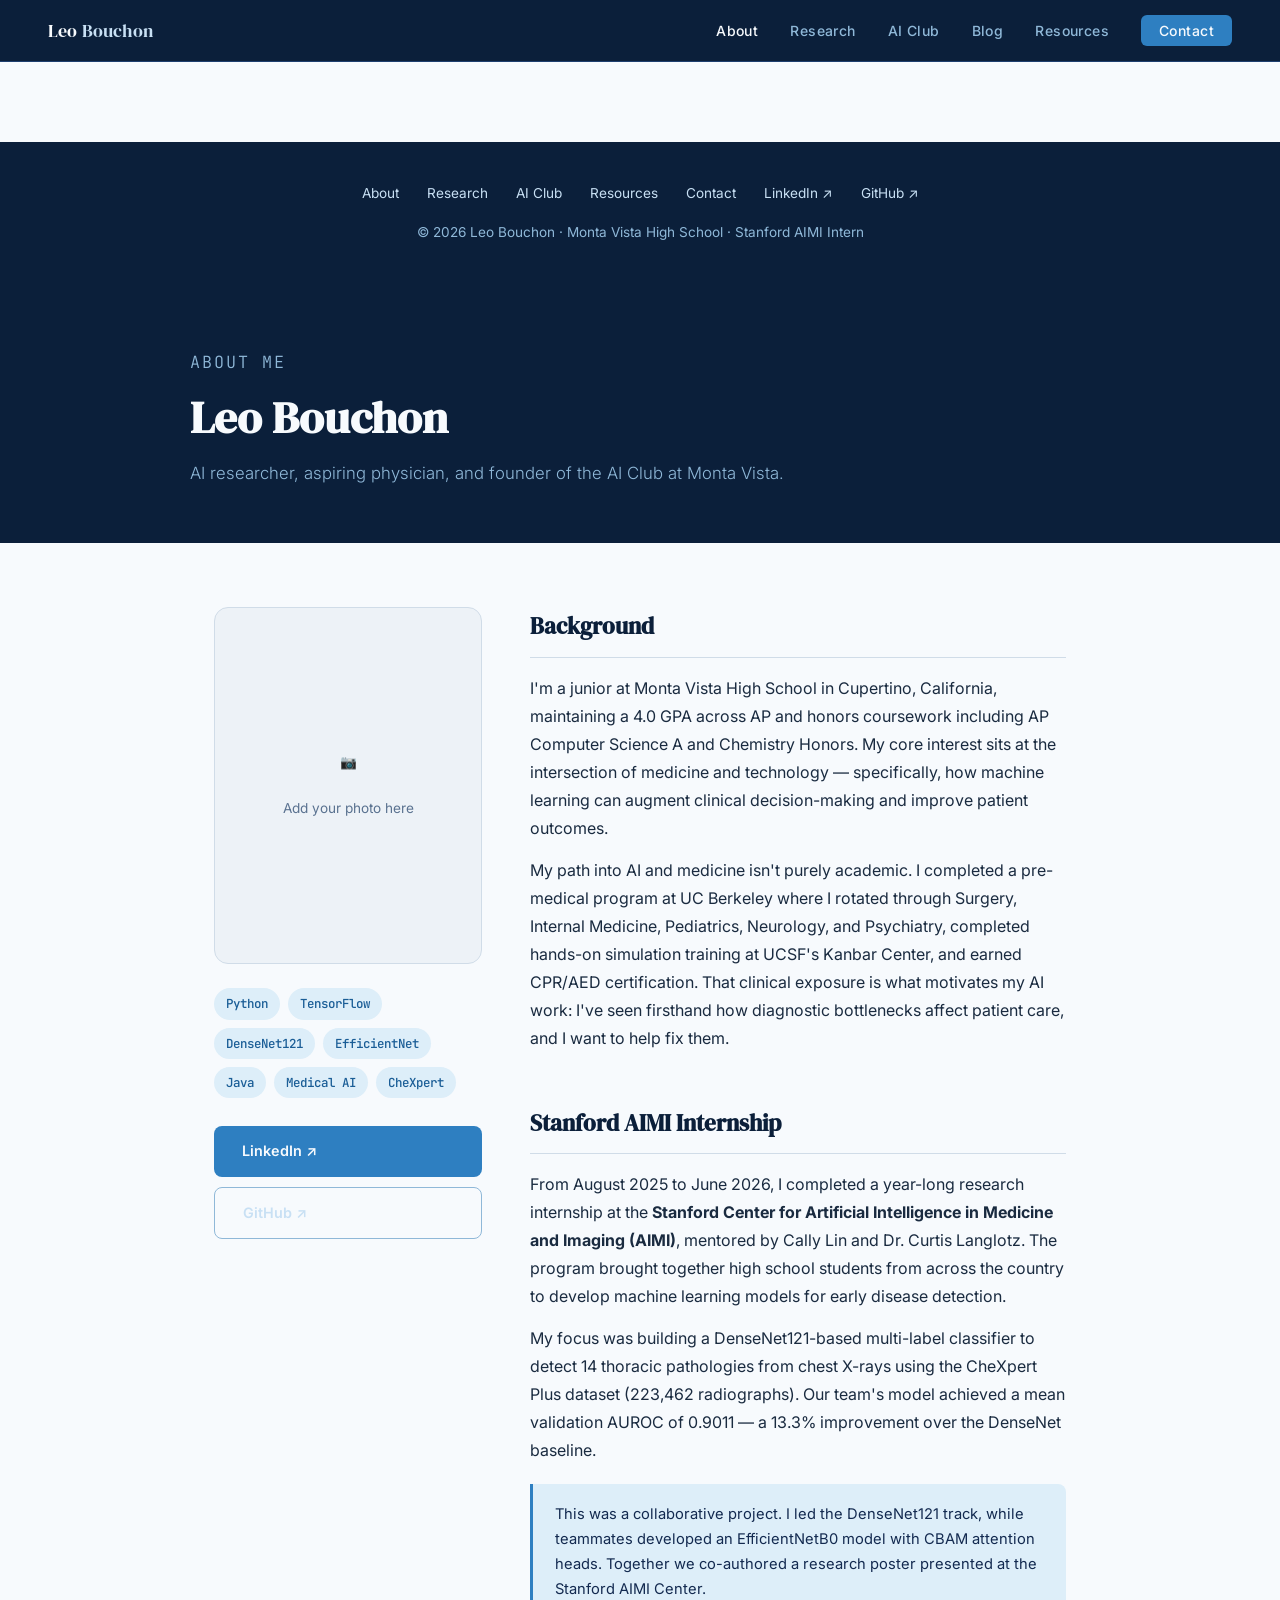
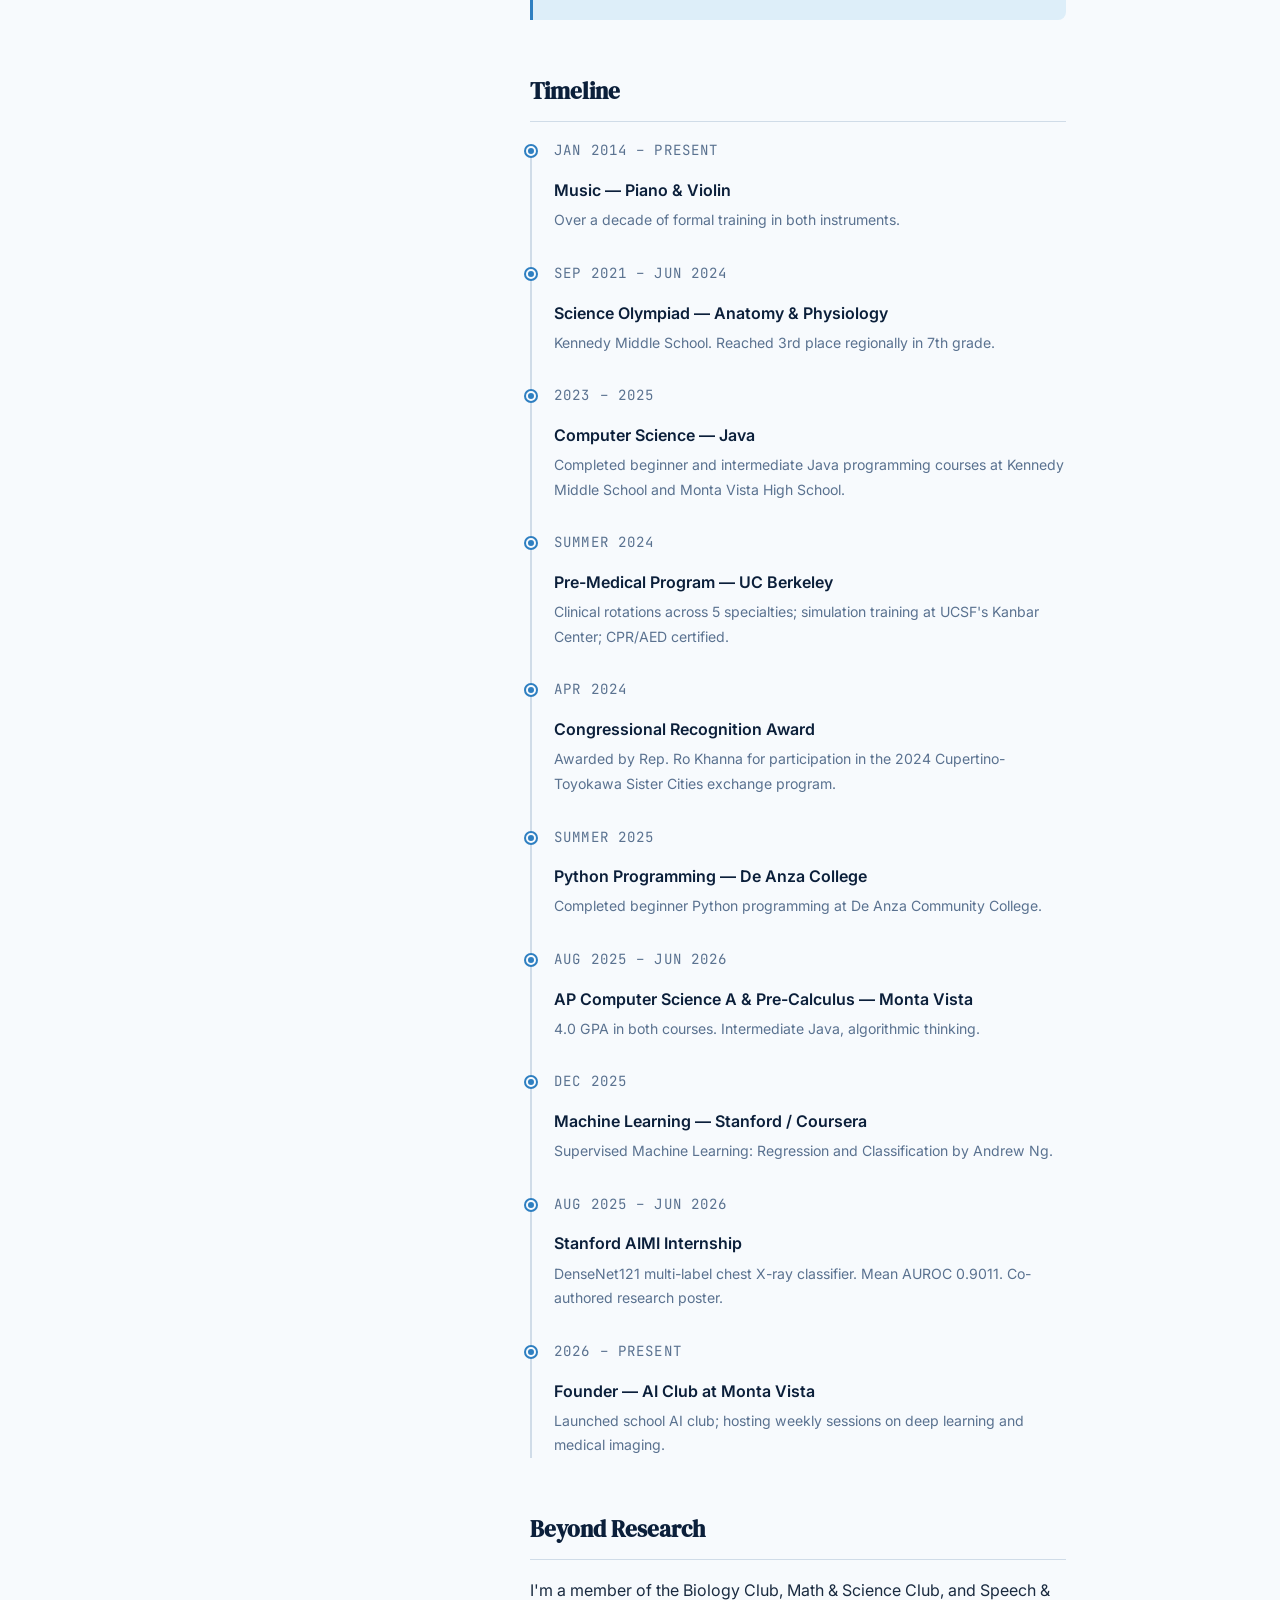
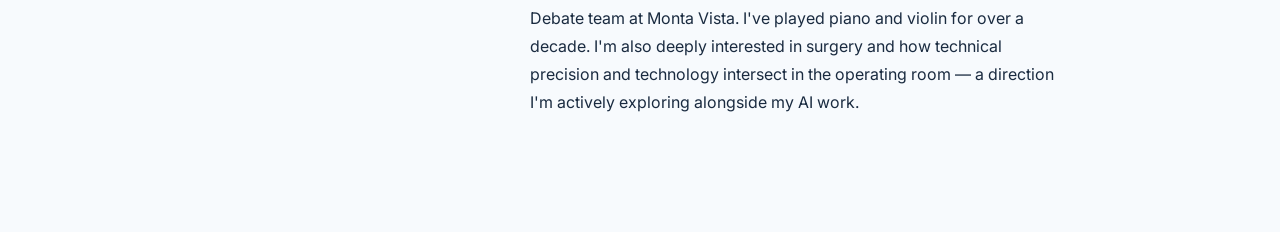
==== about.html @ 900207c3 "Initial commit: Leo AI research site" ====
<!DOCTYPE html>
<html lang="en">
<head>
  <meta charset="UTF-8" />
  <meta name="viewport" content="width=device-width, initial-scale=1.0" />
  <title>About — Leo Bouchon</title>
  <link rel="stylesheet" href="style.css" />
</head>
<body>
<script src="nav.js"></script>

<section class="page-hero">
  <div class="page-hero-inner">
    <p class="page-eyebrow">About Me</p>
    <h1>Leo Bouchon</h1>
    <p>AI researcher, aspiring physician, and founder of the AI Club at Monta Vista.</p>
  </div>
</section>

<div class="main-content">
  <div class="about-grid">

    <!-- SIDEBAR -->
    <div class="about-sidebar">
      <div class="profile-placeholder">
        📷<br><br>Add your photo here
      </div>
      <div style="margin-top: 24px;">
        <div class="tags">
          <span class="tag">Python</span>
          <span class="tag">TensorFlow</span>
          <span class="tag">DenseNet121</span>
          <span class="tag">EfficientNet</span>
          <span class="tag">Java</span>
          <span class="tag">Medical AI</span>
          <span class="tag">CheXpert</span>
        </div>
      </div>
      <div style="margin-top: 28px; display: flex; flex-direction: column; gap: 10px;">
        <a class="btn btn-primary" href="https://linkedin.com/in/leobouchon" target="_blank">LinkedIn ↗</a>
        <a class="btn btn-ghost" href="https://github.com/leobouchon" target="_blank">GitHub ↗</a>
      </div>
    </div>

    <!-- MAIN BIO -->
    <div>
      <div class="content-section">
        <h2>Background</h2>
        <p>
          I'm a junior at Monta Vista High School in Cupertino, California, maintaining a 4.0 GPA across AP and honors coursework including AP Computer Science A and Chemistry Honors. My core interest sits at the intersection of medicine and technology — specifically, how machine learning can augment clinical decision-making and improve patient outcomes.
        </p>
        <p>
          My path into AI and medicine isn't purely academic. I completed a pre-medical program at UC Berkeley where I rotated through Surgery, Internal Medicine, Pediatrics, Neurology, and Psychiatry, completed hands-on simulation training at UCSF's Kanbar Center, and earned CPR/AED certification. That clinical exposure is what motivates my AI work: I've seen firsthand how diagnostic bottlenecks affect patient care, and I want to help fix them.
        </p>
      </div>

      <div class="content-section">
        <h2>Stanford AIMI Internship</h2>
        <p>
          From August 2025 to June 2026, I completed a year-long research internship at the <strong>Stanford Center for Artificial Intelligence in Medicine and Imaging (AIMI)</strong>, mentored by Cally Lin and Dr. Curtis Langlotz. The program brought together high school students from across the country to develop machine learning models for early disease detection.
        </p>
        <p>
          My focus was building a DenseNet121-based multi-label classifier to detect 14 thoracic pathologies from chest X-rays using the CheXpert Plus dataset (223,462 radiographs). Our team's model achieved a mean validation AUROC of 0.9011 — a 13.3% improvement over the DenseNet baseline.
        </p>
        <div class="info-box">
          This was a collaborative project. I led the DenseNet121 track, while teammates developed an EfficientNetB0 model with CBAM attention heads. Together we co-authored a research poster presented at the Stanford AIMI Center.
        </div>
      </div>

      <div class="content-section">
        <h2>Timeline</h2>
        <div class="timeline">
          <div class="timeline-item">
            <p class="timeline-date">Jan 2014 – Present</p>
            <h4>Music — Piano &amp; Violin</h4>
            <p>Over a decade of formal training in both instruments.</p>
          </div>
          <div class="timeline-item">
            <p class="timeline-date">Sep 2021 – Jun 2024</p>
            <h4>Science Olympiad — Anatomy &amp; Physiology</h4>
            <p>Kennedy Middle School. Reached 3rd place regionally in 7th grade.</p>
          </div>
          <div class="timeline-item">
            <p class="timeline-date">2023 – 2025</p>
            <h4>Computer Science — Java</h4>
            <p>Completed beginner and intermediate Java programming courses at Kennedy Middle School and Monta Vista High School.</p>
          </div>
          <div class="timeline-item">
            <p class="timeline-date">Summer 2024</p>
            <h4>Pre-Medical Program — UC Berkeley</h4>
            <p>Clinical rotations across 5 specialties; simulation training at UCSF's Kanbar Center; CPR/AED certified.</p>
          </div>
          <div class="timeline-item">
            <p class="timeline-date">Apr 2024</p>
            <h4>Congressional Recognition Award</h4>
            <p>Awarded by Rep. Ro Khanna for participation in the 2024 Cupertino-Toyokawa Sister Cities exchange program.</p>
          </div>
          <div class="timeline-item">
            <p class="timeline-date">Summer 2025</p>
            <h4>Python Programming — De Anza College</h4>
            <p>Completed beginner Python programming at De Anza Community College.</p>
          </div>
          <div class="timeline-item">
            <p class="timeline-date">Aug 2025 – Jun 2026</p>
            <h4>AP Computer Science A &amp; Pre-Calculus — Monta Vista</h4>
            <p>4.0 GPA in both courses. Intermediate Java, algorithmic thinking.</p>
          </div>
          <div class="timeline-item">
            <p class="timeline-date">Dec 2025</p>
            <h4>Machine Learning — Stanford / Coursera</h4>
            <p>Supervised Machine Learning: Regression and Classification by Andrew Ng.</p>
          </div>
          <div class="timeline-item">
            <p class="timeline-date">Aug 2025 – Jun 2026</p>
            <h4>Stanford AIMI Internship</h4>
            <p>DenseNet121 multi-label chest X-ray classifier. Mean AUROC 0.9011. Co-authored research poster.</p>
          </div>
          <div class="timeline-item">
            <p class="timeline-date">2026 – Present</p>
            <h4>Founder — AI Club at Monta Vista</h4>
            <p>Launched school AI club; hosting weekly sessions on deep learning and medical imaging.</p>
          </div>
        </div>
      </div>

      <div class="content-section">
        <h2>Beyond Research</h2>
        <p>
          I'm a member of the Biology Club, Math &amp; Science Club, and Speech &amp; Debate team at Monta Vista. I've played piano and violin for over a decade. I'm also deeply interested in surgery and how technical precision and technology intersect in the operating room — a direction I'm actively exploring alongside my AI work.
        </p>
      </div>
    </div>
  </div>
</div>

</body>
</html>
---- style.css ----
/* =============================================
   LEO BOUCHON — AI MEDICAL IMAGING PORTFOLIO
   Design tokens: navy/white clinical + ice-blue accents
   ============================================= */

@import url('https://fonts.googleapis.com/css2?family=DM+Serif+Display:ital@0;1&family=Inter:wght@300;400;500;600&family=JetBrains+Mono:wght@400;500&display=swap');

:root {
  --navy:        #0B1F3A;
  --navy-mid:    #132a50;
  --navy-light:  #1e3f6f;
  --ice:         #C8E0F4;
  --ice-dim:     #8fb8d8;
  --white:       #F7FAFD;
  --off-white:   #EDF2F7;
  --text:        #1A2B40;
  --text-muted:  #5a7290;
  --border:      #d0dce8;
  --accent:      #2E7FC1;
  --accent-dark: #1a5d96;
  --success:     #2a9d6e;
  --tag-bg:      #ddeef9;

  --font-display: 'DM Serif Display', Georgia, serif;
  --font-body:    'Inter', system-ui, sans-serif;
  --font-mono:    'JetBrains Mono', monospace;

  --radius:   8px;
  --radius-lg: 14px;
  --shadow:   0 2px 12px rgba(11,31,58,0.10);
  --shadow-lg: 0 6px 32px rgba(11,31,58,0.14);
}

*, *::before, *::after { box-sizing: border-box; margin: 0; padding: 0; }

html { scroll-behavior: smooth; }

body {
  font-family: var(--font-body);
  background: var(--white);
  color: var(--text);
  line-height: 1.7;
  font-size: 16px;
}

/* ---- NAV ---- */
nav {
  position: sticky;
  top: 0;
  z-index: 100;
  background: var(--navy);
  border-bottom: 1px solid var(--navy-light);
  display: flex;
  align-items: center;
  justify-content: space-between;
  padding: 0 48px;
  height: 62px;
}

.nav-logo {
  font-family: var(--font-display);
  font-size: 1.15rem;
  color: var(--white);
  text-decoration: none;
  letter-spacing: 0.01em;
}

.nav-logo span {
  color: var(--ice);
}

.nav-links {
  display: flex;
  gap: 32px;
  list-style: none;
  align-items: center;
}

.nav-links a {
  color: var(--ice-dim);
  text-decoration: none;
  font-size: 0.875rem;
  font-weight: 500;
  letter-spacing: 0.03em;
  transition: color 0.2s;
}

.nav-links a:hover,
.nav-links a.active { color: var(--white); }

.nav-links .nav-cta {
  background: var(--accent);
  color: var(--white) !important;
  padding: 7px 18px;
  border-radius: 6px;
  transition: background 0.2s;
}

.nav-links .nav-cta:hover { background: var(--accent-dark); }

/* ---- FOOTER ---- */
footer {
  background: var(--navy);
  color: var(--ice-dim);
  text-align: center;
  padding: 40px 24px;
  font-size: 0.85rem;
  margin-top: 80px;
}

footer a { color: var(--ice); text-decoration: none; }
footer a:hover { text-decoration: underline; }
footer .footer-links { display: flex; justify-content: center; gap: 28px; margin-bottom: 16px; }

/* ---- HERO (homepage) ---- */
.hero {
  background: var(--navy);
  color: var(--white);
  padding: 96px 48px 80px;
  position: relative;
  overflow: hidden;
}

.hero::before {
  content: '';
  position: absolute;
  top: -60px; right: -80px;
  width: 520px; height: 520px;
  border-radius: 50%;
  background: radial-gradient(circle, rgba(46,127,193,0.18) 0%, transparent 70%);
  pointer-events: none;
}

.hero-inner {
  max-width: 820px;
  position: relative;
  z-index: 1;
}

.hero-eyebrow {
  font-family: var(--font-mono);
  font-size: 0.78rem;
  letter-spacing: 0.12em;
  color: var(--ice);
  text-transform: uppercase;
  margin-bottom: 20px;
}

.hero h1 {
  font-family: var(--font-display);
  font-size: clamp(2.4rem, 5vw, 3.6rem);
  line-height: 1.15;
  color: var(--white);
  margin-bottom: 24px;
}

.hero h1 em {
  font-style: italic;
  color: var(--ice);
}

.hero-sub {
  font-size: 1.1rem;
  color: var(--ice-dim);
  max-width: 580px;
  margin-bottom: 40px;
  font-weight: 300;
}

.hero-stats {
  display: flex;
  gap: 40px;
  margin-bottom: 44px;
  flex-wrap: wrap;
}

.hero-stat-val {
  font-family: var(--font-display);
  font-size: 2rem;
  color: var(--ice);
  display: block;
}

.hero-stat-label {
  font-size: 0.78rem;
  color: var(--ice-dim);
  letter-spacing: 0.06em;
  text-transform: uppercase;
}

.btn-row { display: flex; gap: 14px; flex-wrap: wrap; }

.btn {
  display: inline-block;
  padding: 13px 28px;
  border-radius: var(--radius);
  font-size: 0.9rem;
  font-weight: 600;
  text-decoration: none;
  transition: all 0.2s;
  cursor: pointer;
  border: none;
}

.btn-primary {
  background: var(--accent);
  color: var(--white);
}
.btn-primary:hover { background: var(--accent-dark); }

.btn-ghost {
  background: transparent;
  color: var(--ice);
  border: 1.5px solid var(--ice-dim);
}
.btn-ghost:hover { border-color: var(--ice); color: var(--white); }

/* ---- PAGE HERO (inner pages) ---- */
.page-hero {
  background: var(--navy);
  color: var(--white);
  padding: 64px 48px 56px;
}

.page-hero-inner { max-width: 900px; margin: 0 auto; }

.page-eyebrow {
  font-family: var(--font-mono);
  font-size: 0.75rem;
  letter-spacing: 0.12em;
  color: var(--ice-dim);
  text-transform: uppercase;
  margin-bottom: 14px;
}

.page-hero h1 {
  font-family: var(--font-display);
  font-size: clamp(1.8rem, 4vw, 2.8rem);
  line-height: 1.2;
  margin-bottom: 14px;
}

.page-hero p {
  color: var(--ice-dim);
  font-size: 1.05rem;
  font-weight: 300;
  max-width: 640px;
}

/* ---- MAIN CONTENT WRAPPER ---- */
.main-content {
  max-width: 900px;
  margin: 0 auto;
  padding: 64px 24px;
}

.section-title {
  font-family: var(--font-display);
  font-size: 1.6rem;
  color: var(--navy);
  margin-bottom: 8px;
}

.section-sub {
  color: var(--text-muted);
  font-size: 0.95rem;
  margin-bottom: 36px;
}

/* ---- CARDS ---- */
.card-grid {
  display: grid;
  grid-template-columns: repeat(auto-fill, minmax(280px, 1fr));
  gap: 24px;
  margin-bottom: 48px;
}

.card {
  background: var(--white);
  border: 1px solid var(--border);
  border-radius: var(--radius-lg);
  padding: 28px;
  box-shadow: var(--shadow);
  transition: box-shadow 0.2s, transform 0.2s;
}

.card:hover {
  box-shadow: var(--shadow-lg);
  transform: translateY(-2px);
}

.card-eyebrow {
  font-family: var(--font-mono);
  font-size: 0.7rem;
  letter-spacing: 0.1em;
  text-transform: uppercase;
  color: var(--accent);
  margin-bottom: 10px;
}

.card h3 {
  font-family: var(--font-display);
  font-size: 1.2rem;
  color: var(--navy);
  margin-bottom: 10px;
}

.card p {
  font-size: 0.9rem;
  color: var(--text-muted);
  margin-bottom: 18px;
}

.card a.btn { font-size: 0.82rem; padding: 9px 18px; }

/* ---- STATUS BADGES ---- */
.badge {
  display: inline-block;
  font-size: 0.7rem;
  font-weight: 600;
  letter-spacing: 0.08em;
  text-transform: uppercase;
  padding: 4px 10px;
  border-radius: 20px;
  margin-bottom: 14px;
}

.badge-complete { background: #d4edda; color: #1a6b3c; }
.badge-progress { background: #fff3cd; color: #856404; }
.badge-soon     { background: var(--off-white); color: var(--text-muted); }

/* ---- METRICS BAR (project pages) ---- */
.metrics-bar {
  background: var(--navy);
  display: flex;
  gap: 0;
  border-radius: var(--radius-lg);
  overflow: hidden;
  margin-bottom: 48px;
}

.metric-item {
  flex: 1;
  padding: 24px 28px;
  border-right: 1px solid var(--navy-light);
}

.metric-item:last-child { border-right: none; }

.metric-val {
  font-family: var(--font-display);
  font-size: 1.9rem;
  color: var(--ice);
  display: block;
}

.metric-label {
  font-size: 0.72rem;
  letter-spacing: 0.1em;
  text-transform: uppercase;
  color: var(--ice-dim);
  margin-top: 4px;
}

/* ---- RESULTS TABLE ---- */
.results-table {
  width: 100%;
  border-collapse: collapse;
  margin-bottom: 40px;
  font-size: 0.9rem;
}

.results-table th {
  background: var(--navy);
  color: var(--ice);
  padding: 12px 16px;
  text-align: left;
  font-weight: 500;
  font-size: 0.78rem;
  letter-spacing: 0.06em;
  text-transform: uppercase;
}

.results-table td {
  padding: 12px 16px;
  border-bottom: 1px solid var(--border);
  color: var(--text);
}

.results-table tr:nth-child(even) td { background: var(--off-white); }
.results-table tr:hover td { background: var(--tag-bg); }

.auc-highlight {
  font-weight: 600;
  color: var(--accent-dark);
  font-family: var(--font-mono);
}

/* ---- SECTION BLOCKS ---- */
.content-section {
  margin-bottom: 52px;
}

.content-section h2 {
  font-family: var(--font-display);
  font-size: 1.45rem;
  color: var(--navy);
  margin-bottom: 16px;
  padding-bottom: 10px;
  border-bottom: 1px solid var(--border);
}

.content-section p {
  color: var(--text);
  margin-bottom: 14px;
  line-height: 1.75;
}

.content-section ul, .content-section ol {
  padding-left: 20px;
  color: var(--text);
  margin-bottom: 14px;
}

.content-section li { margin-bottom: 6px; line-height: 1.7; }

/* ---- TAG PILLS ---- */
.tags { display: flex; flex-wrap: wrap; gap: 8px; margin: 16px 0; }

.tag {
  background: var(--tag-bg);
  color: var(--accent-dark);
  font-size: 0.78rem;
  font-weight: 500;
  padding: 5px 12px;
  border-radius: 20px;
  font-family: var(--font-mono);
}

/* ---- INFO BOX ---- */
.info-box {
  background: var(--tag-bg);
  border-left: 3px solid var(--accent);
  padding: 18px 22px;
  border-radius: 0 var(--radius) var(--radius) 0;
  margin: 20px 0;
  font-size: 0.92rem;
  color: var(--navy-mid);
}

/* ---- POSTER EMBED ---- */
.poster-frame {
  border: 1px solid var(--border);
  border-radius: var(--radius-lg);
  overflow: hidden;
  box-shadow: var(--shadow-lg);
  margin: 24px 0;
}

.poster-frame iframe, .poster-frame embed {
  width: 100%;
  height: 600px;
  display: block;
}

/* ---- ABOUT PAGE ---- */
.about-grid {
  display: grid;
  grid-template-columns: 1fr 2fr;
  gap: 48px;
  align-items: start;
}

.about-sidebar .profile-placeholder {
  width: 100%;
  aspect-ratio: 3/4;
  background: var(--off-white);
  border: 1px solid var(--border);
  border-radius: var(--radius-lg);
  display: flex;
  align-items: center;
  justify-content: center;
  color: var(--text-muted);
  font-size: 0.85rem;
  text-align: center;
  padding: 16px;
}

.timeline { position: relative; padding-left: 24px; }

.timeline::before {
  content: '';
  position: absolute;
  left: 0; top: 8px; bottom: 0;
  width: 2px;
  background: var(--border);
}

.timeline-item { position: relative; margin-bottom: 28px; }

.timeline-item::before {
  content: '';
  position: absolute;
  left: -28px; top: 8px;
  width: 10px; height: 10px;
  border-radius: 50%;
  background: var(--accent);
  border: 2px solid var(--white);
  box-shadow: 0 0 0 2px var(--accent);
}

.timeline-date {
  font-family: var(--font-mono);
  font-size: 0.72rem;
  color: var(--accent);
  letter-spacing: 0.08em;
  text-transform: uppercase;
  margin-bottom: 4px;
}

.timeline-item h4 {
  font-weight: 600;
  color: var(--navy);
  margin-bottom: 4px;
}

.timeline-item p {
  font-size: 0.88rem;
  color: var(--text-muted);
}

/* ---- CLUB PAGE ---- */
.session-list { list-style: none; }

.session-item {
  display: flex;
  gap: 20px;
  padding: 20px 0;
  border-bottom: 1px solid var(--border);
  align-items: flex-start;
}

.session-num {
  font-family: var(--font-mono);
  font-size: 0.8rem;
  color: var(--accent);
  min-width: 32px;
  margin-top: 2px;
}

.session-item h4 { font-weight: 600; color: var(--navy); margin-bottom: 4px; }
.session-item p { font-size: 0.88rem; color: var(--text-muted); }

/* ---- RESOURCES PAGE ---- */
.resource-group { margin-bottom: 40px; }

.resource-group h3 {
  font-family: var(--font-display);
  font-size: 1.15rem;
  color: var(--navy);
  margin-bottom: 16px;
}

.resource-item {
  display: flex;
  align-items: flex-start;
  gap: 14px;
  padding: 14px 0;
  border-bottom: 1px solid var(--border);
}

.resource-icon {
  width: 36px; height: 36px;
  border-radius: 8px;
  background: var(--tag-bg);
  display: flex;
  align-items: center;
  justify-content: center;
  font-size: 1rem;
  flex-shrink: 0;
}

.resource-item h4 { font-size: 0.95rem; font-weight: 600; color: var(--navy); }
.resource-item p  { font-size: 0.84rem; color: var(--text-muted); }
.resource-item a  { font-size: 0.82rem; color: var(--accent); text-decoration: none; }
.resource-item a:hover { text-decoration: underline; }

/* ---- PREV/NEXT ---- */
.prev-next {
  display: flex;
  justify-content: space-between;
  gap: 16px;
  margin-top: 56px;
  padding-top: 32px;
  border-top: 1px solid var(--border);
}

.prev-next a {
  display: flex;
  flex-direction: column;
  text-decoration: none;
  max-width: 240px;
}

.prev-next .pn-label {
  font-size: 0.72rem;
  text-transform: uppercase;
  letter-spacing: 0.1em;
  color: var(--text-muted);
  margin-bottom: 4px;
}

.prev-next .pn-title {
  font-weight: 600;
  color: var(--accent);
  font-size: 0.9rem;
}

.prev-next a:hover .pn-title { text-decoration: underline; }

/* ---- CONTACT PAGE ---- */
.contact-grid {
  display: grid;
  grid-template-columns: 1fr 1fr;
  gap: 24px;
}

.contact-card {
  background: var(--off-white);
  border: 1px solid var(--border);
  border-radius: var(--radius-lg);
  padding: 28px;
  text-align: center;
}

.contact-card .contact-icon { font-size: 2rem; margin-bottom: 12px; }
.contact-card h3 { font-family: var(--font-display); color: var(--navy); margin-bottom: 8px; }
.contact-card p  { font-size: 0.88rem; color: var(--text-muted); margin-bottom: 16px; }

/* ---- UTILITY ---- */
.divider { border: none; border-top: 1px solid var(--border); margin: 48px 0; }

.back-link {
  display: inline-flex;
  align-items: center;
  gap: 6px;
  color: var(--text-muted);
  text-decoration: none;
  font-size: 0.85rem;
  margin-bottom: 32px;
}
.back-link:hover { color: var(--accent); }

@media (max-width: 680px) {
  nav { padding: 0 20px; }
  .nav-links { gap: 16px; }
  .hero, .page-hero { padding: 52px 20px 44px; }
  .main-content { padding: 40px 20px; }
  .metrics-bar { flex-direction: column; }
  .about-grid { grid-template-columns: 1fr; }
  .contact-grid { grid-template-columns: 1fr; }
  .prev-next { flex-direction: column; }
}
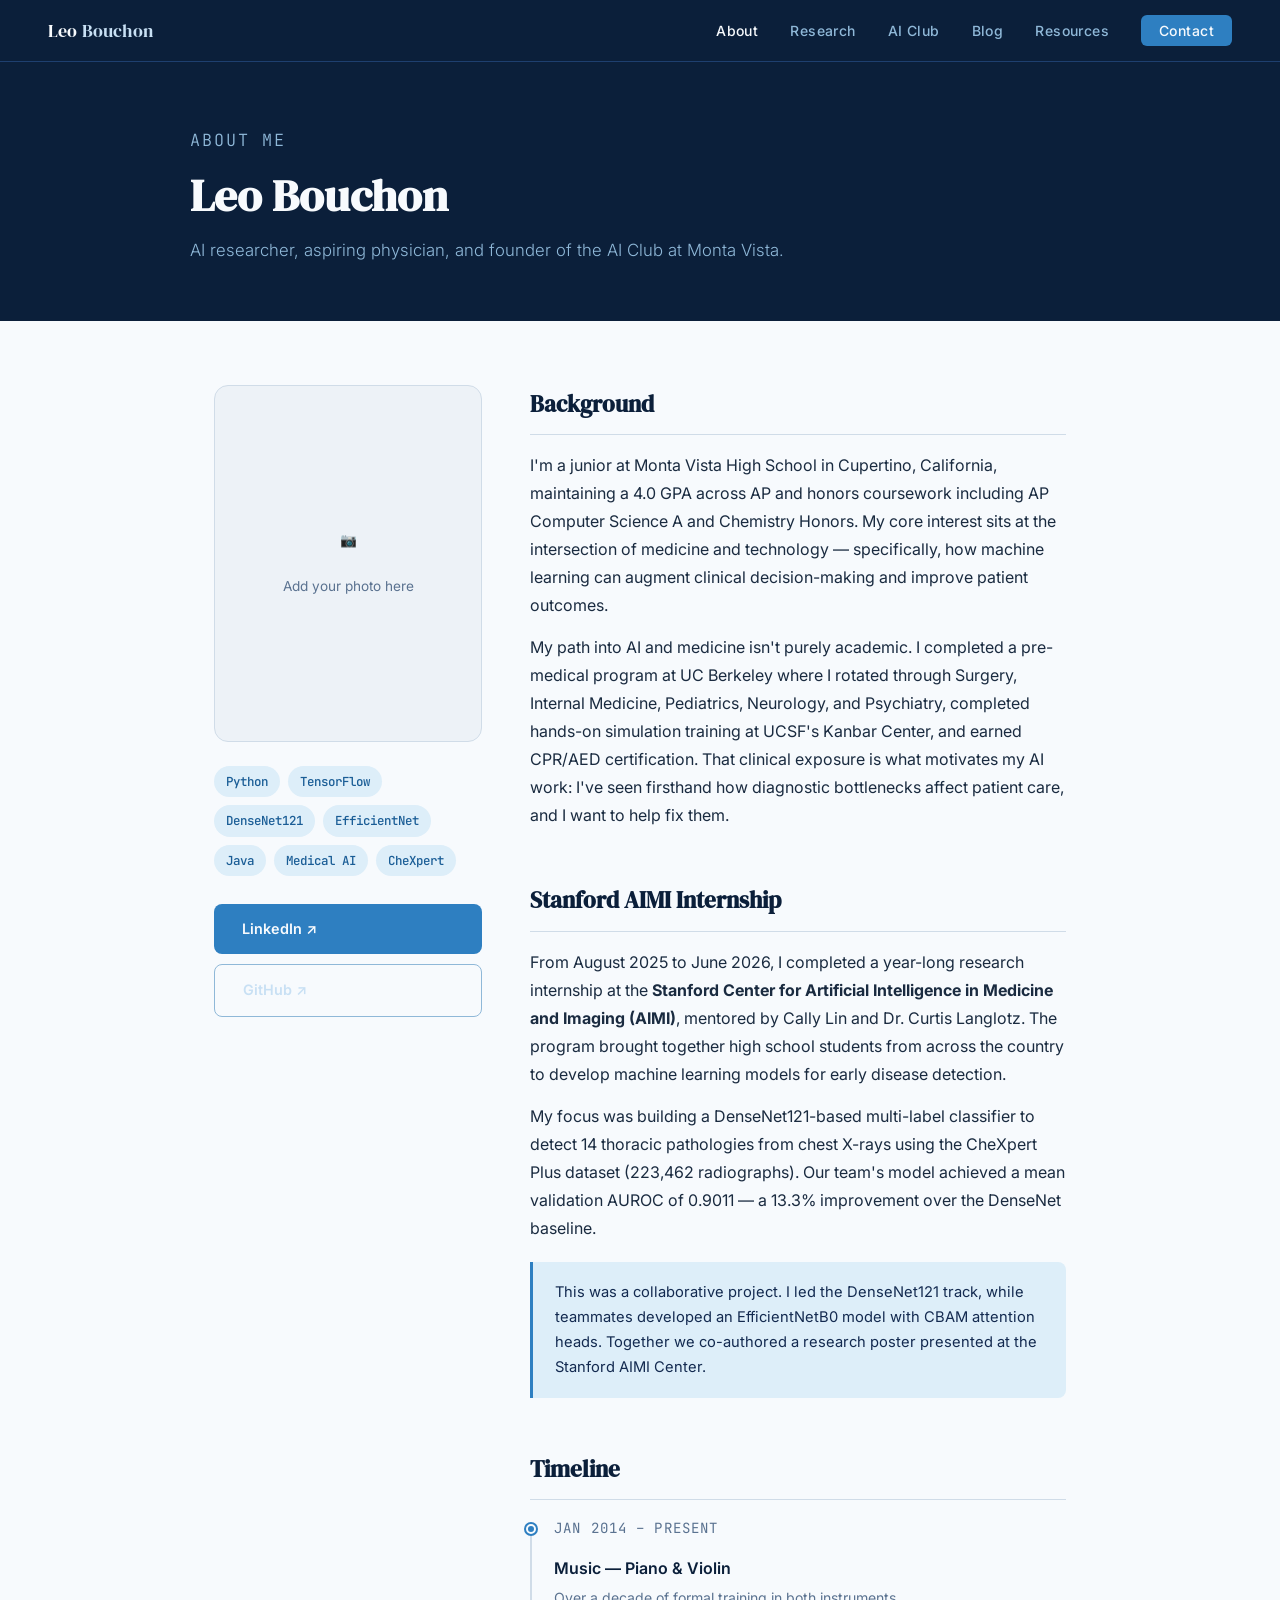
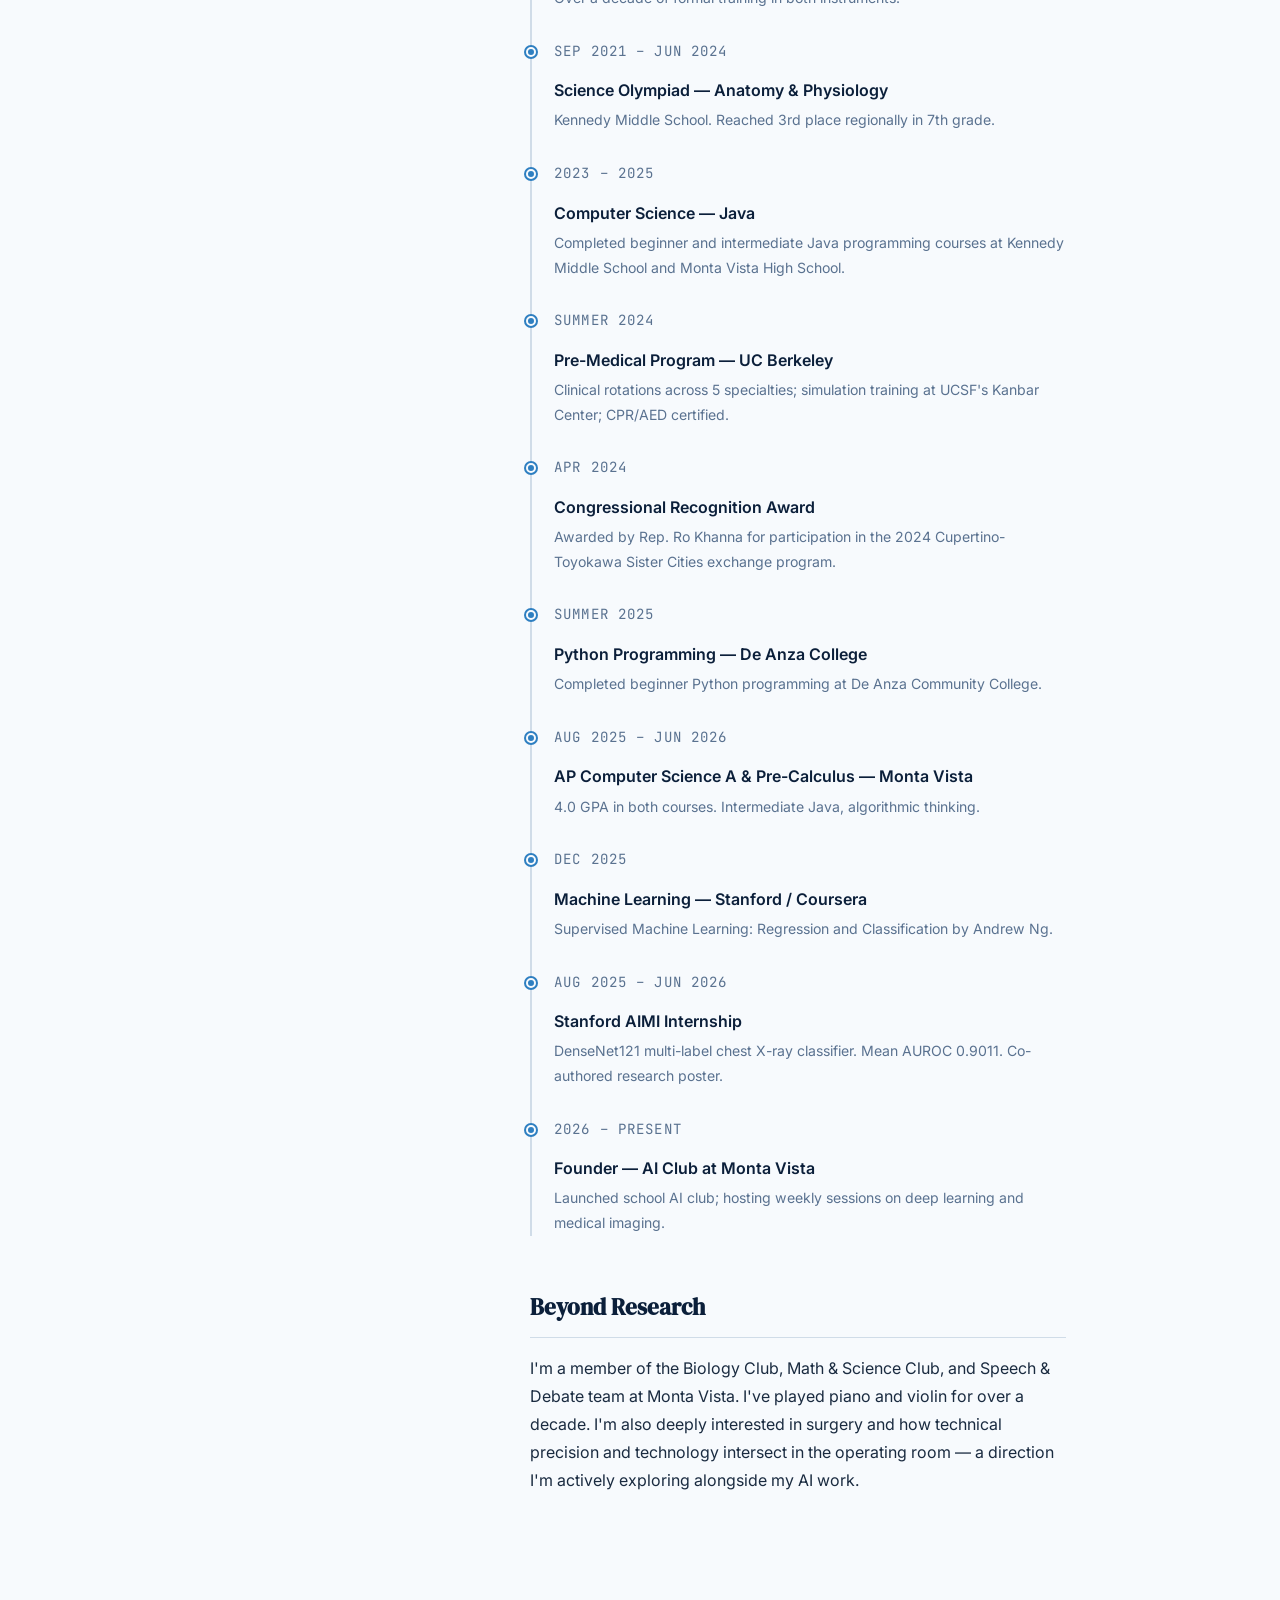
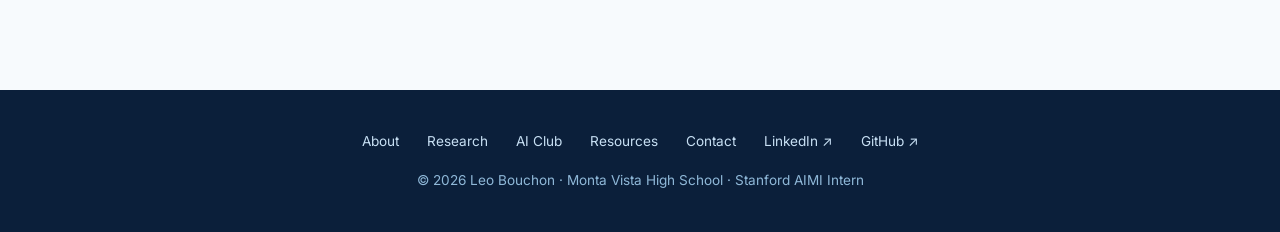
==== commit a216bf3a: "Update all LinkedIn links to https://www.linkedin.com/in/lbouchon/" ====
--- a/about.html
+++ b/about.html
@@ -37,7 +37,7 @@
         </div>
       </div>
       <div style="margin-top: 28px; display: flex; flex-direction: column; gap: 10px;">
-        <a class="btn btn-primary" href="https://linkedin.com/in/leobouchon" target="_blank">LinkedIn ↗</a>
+        <a class="btn btn-primary" href="https://www.linkedin.com/in/lbouchon/" target="_blank">LinkedIn ↗</a>
         <a class="btn btn-ghost" href="https://github.com/leobouchon" target="_blank">GitHub ↗</a>
       </div>
     </div>
--- a/style.css
+++ b/style.css
@@ -631,11 +631,15 @@
   border-radius: var(--radius-lg);
   padding: 28px;
   text-align: center;
+  display: flex;
+  flex-direction: column;
+  align-items: center;
 }
 
 .contact-card .contact-icon { font-size: 2rem; margin-bottom: 12px; }
 .contact-card h3 { font-family: var(--font-display); color: var(--navy); margin-bottom: 8px; }
-.contact-card p  { font-size: 0.88rem; color: var(--text-muted); margin-bottom: 16px; }
+.contact-card p  { font-size: 0.88rem; color: var(--text-muted); margin-bottom: 0; flex: 1; }
+.contact-card .btn { margin-top: 16px; width: 100%; box-sizing: border-box; }
 
 /* ---- UTILITY ---- */
 .divider { border: none; border-top: 1px solid var(--border); margin: 48px 0; }
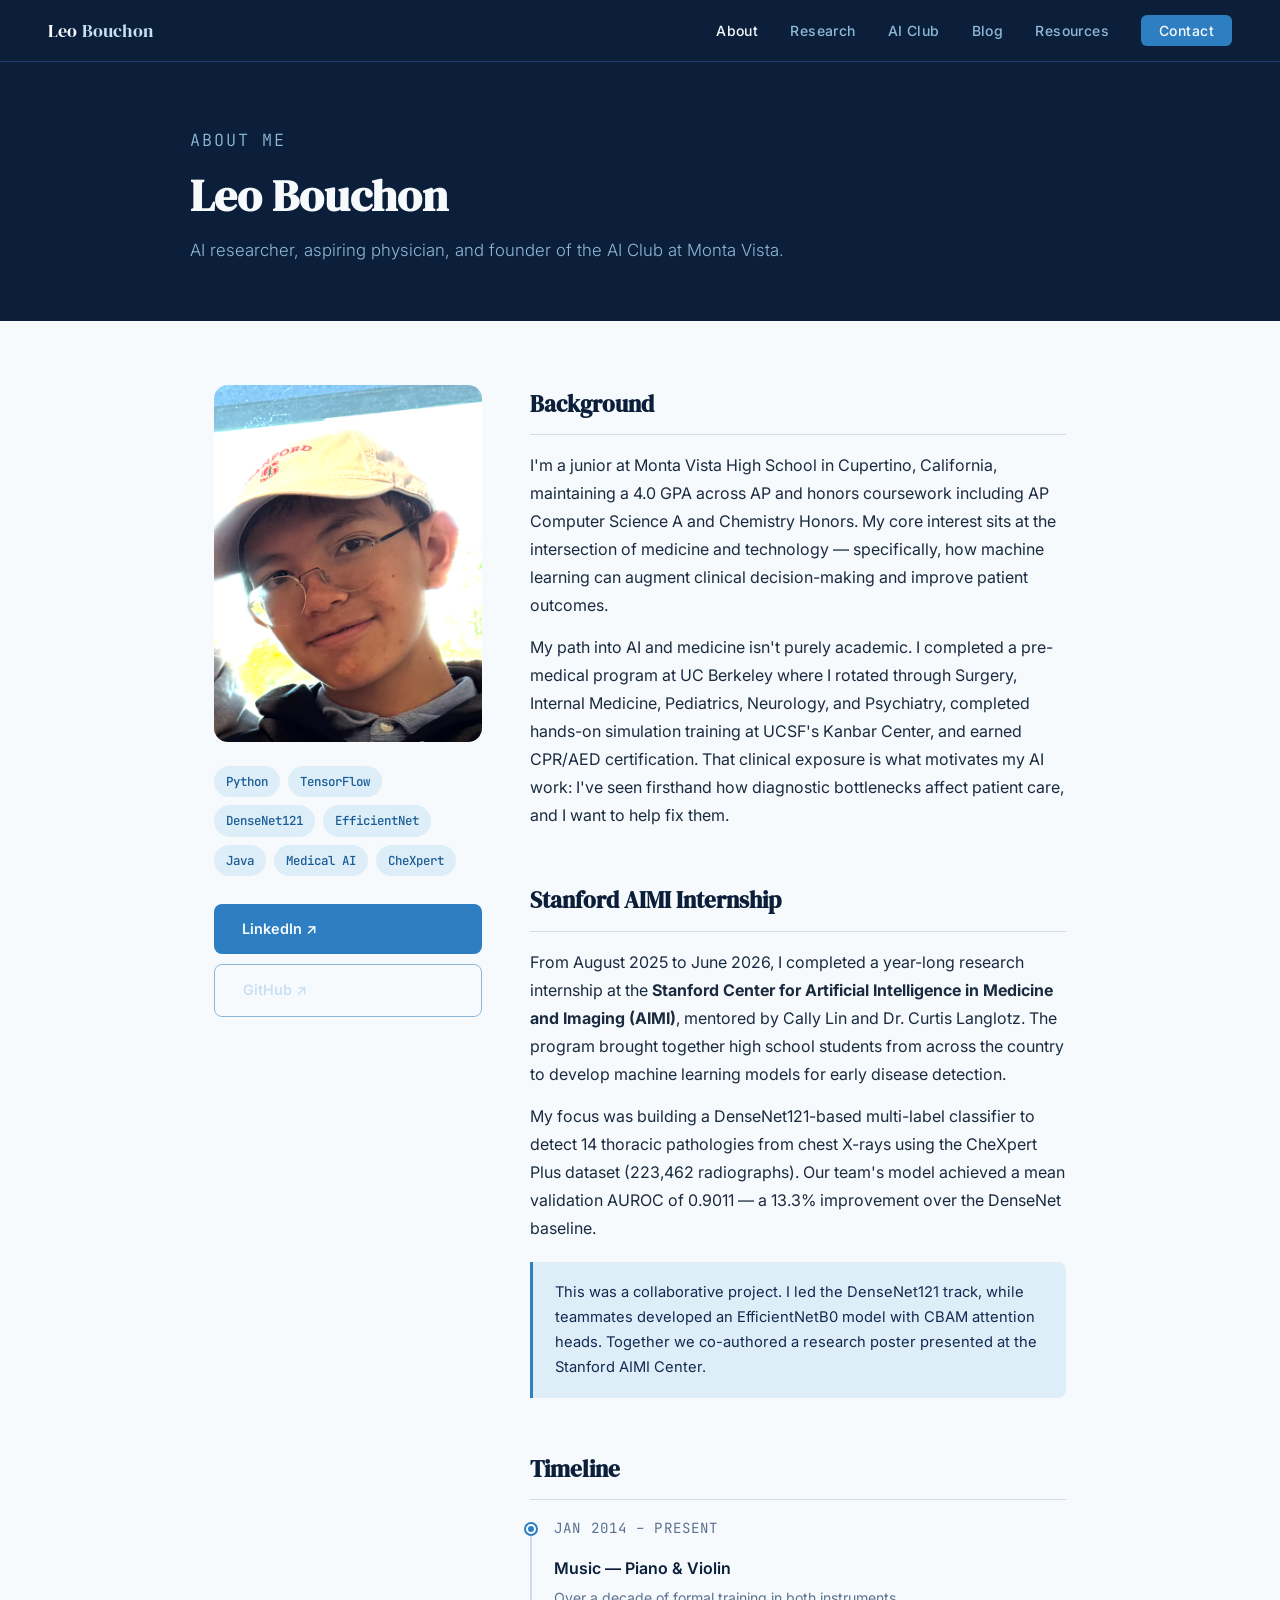
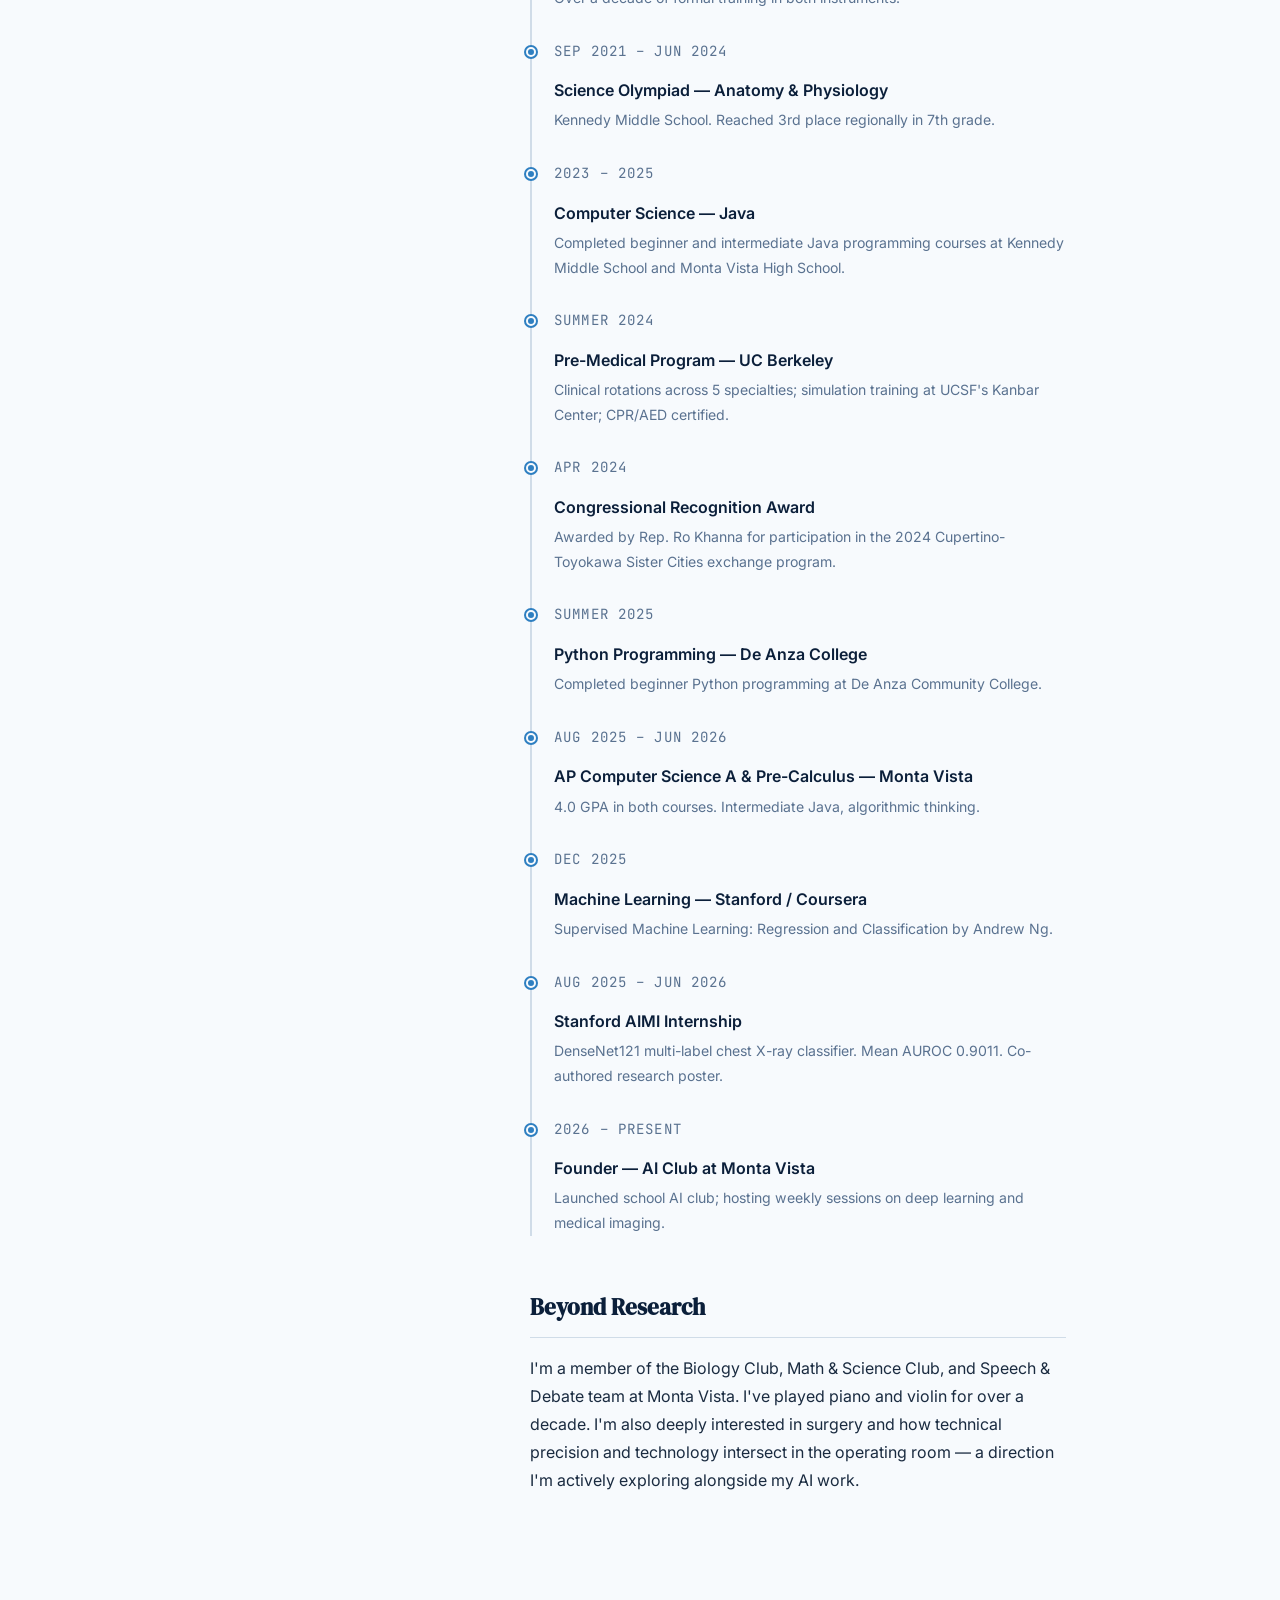
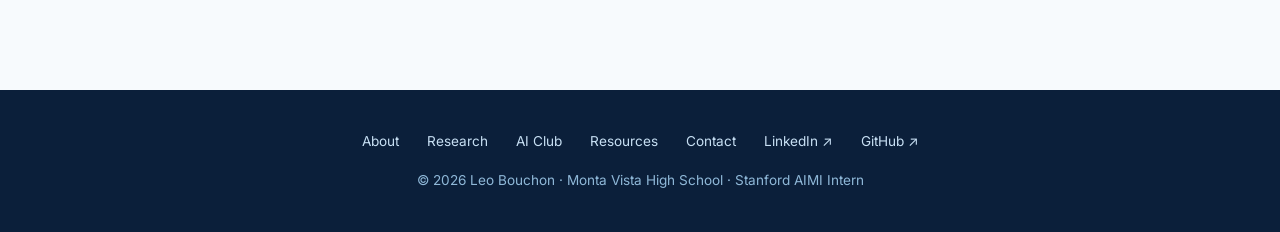
==== commit 6f862f26: "Fix poster path on research.html, add Selfie.png to about page" ====
--- a/about.html
+++ b/about.html
@@ -22,9 +22,7 @@
 
     <!-- SIDEBAR -->
     <div class="about-sidebar">
-      <div class="profile-placeholder">
-        📷<br><br>Add your photo here
-      </div>
+      <img src="Selfie.png" alt="Leo Bouchon" class="profile-photo" />
       <div style="margin-top: 24px;">
         <div class="tags">
           <span class="tag">Python</span>
--- a/style.css
+++ b/style.css
@@ -486,6 +486,14 @@
   padding: 16px;
 }
 
+.profile-photo {
+  width: 100%;
+  aspect-ratio: 3/4;
+  object-fit: cover;
+  border-radius: var(--radius-lg);
+  display: block;
+}
+
 .timeline { position: relative; padding-left: 24px; }
 
 .timeline::before {
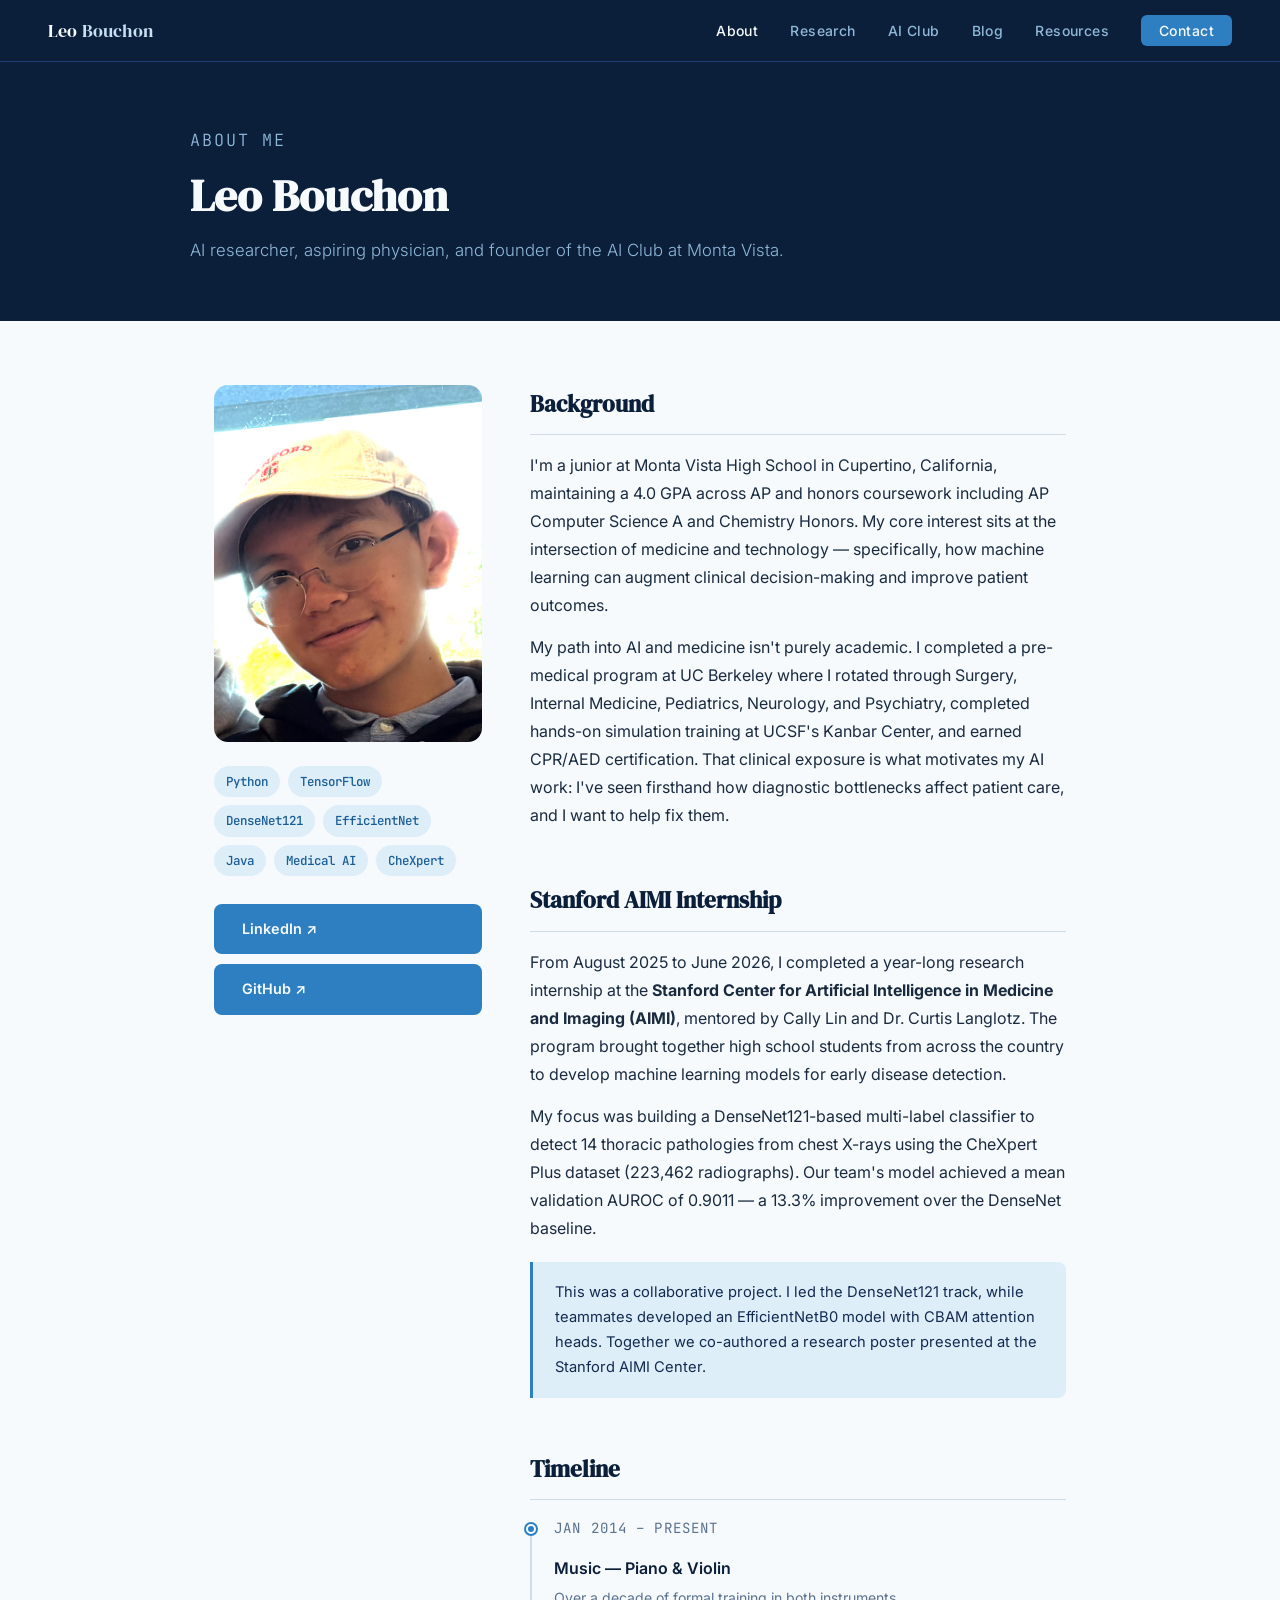
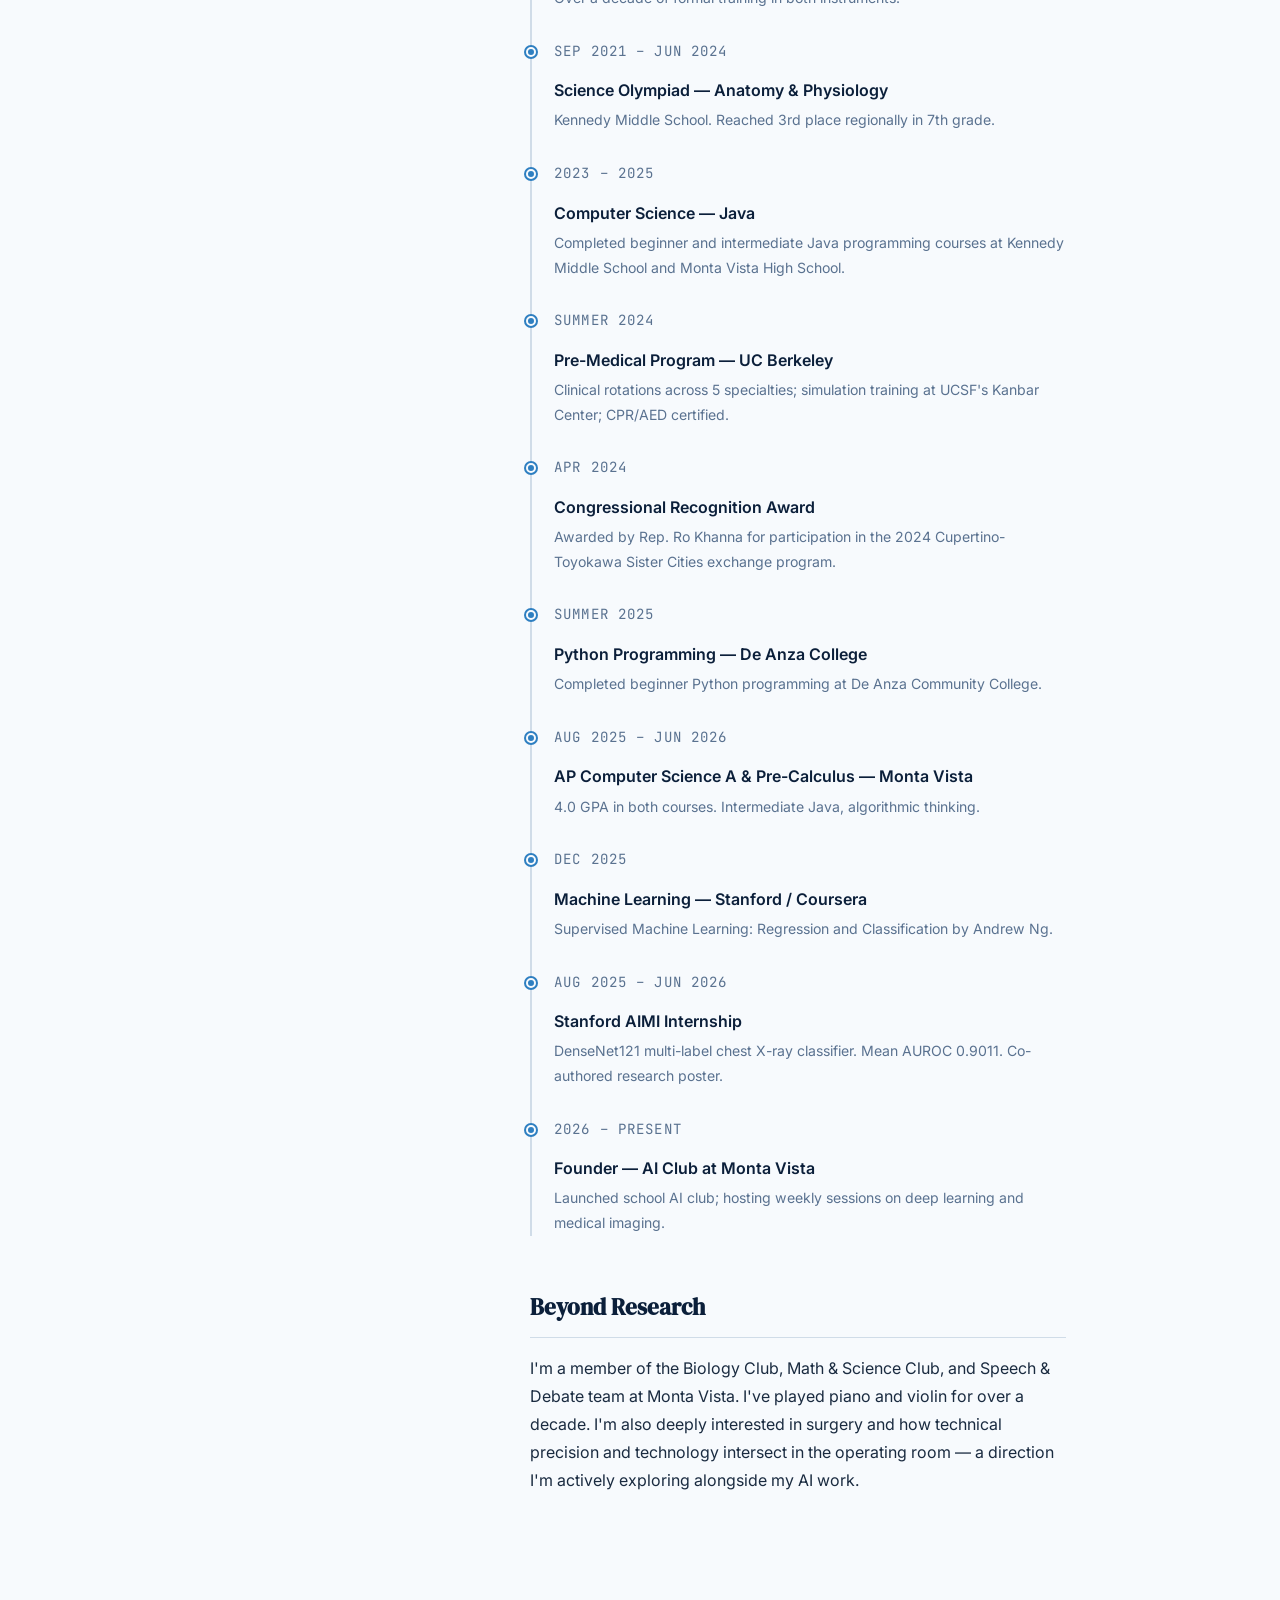
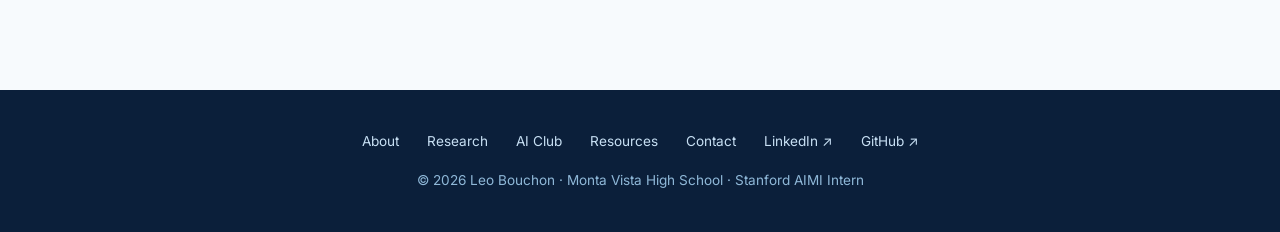
==== commit d7a27144: "Center homepage hero heading and unify About page button styles - Center the "Teaching machines to r" ====
--- a/about.html
+++ b/about.html
@@ -36,7 +36,7 @@
       </div>
       <div style="margin-top: 28px; display: flex; flex-direction: column; gap: 10px;">
         <a class="btn btn-primary" href="https://www.linkedin.com/in/lbouchon/" target="_blank">LinkedIn ↗</a>
-        <a class="btn btn-ghost" href="https://github.com/leobouchon" target="_blank">GitHub ↗</a>
+        <a class="btn btn-primary" href="https://github.com/leobouchon" target="_blank">GitHub ↗</a>
       </div>
     </div>
 
--- a/style.css
+++ b/style.css
@@ -152,6 +152,7 @@
   line-height: 1.15;
   color: var(--white);
   margin-bottom: 24px;
+  text-align: center;
 }
 
 .hero h1 em {
